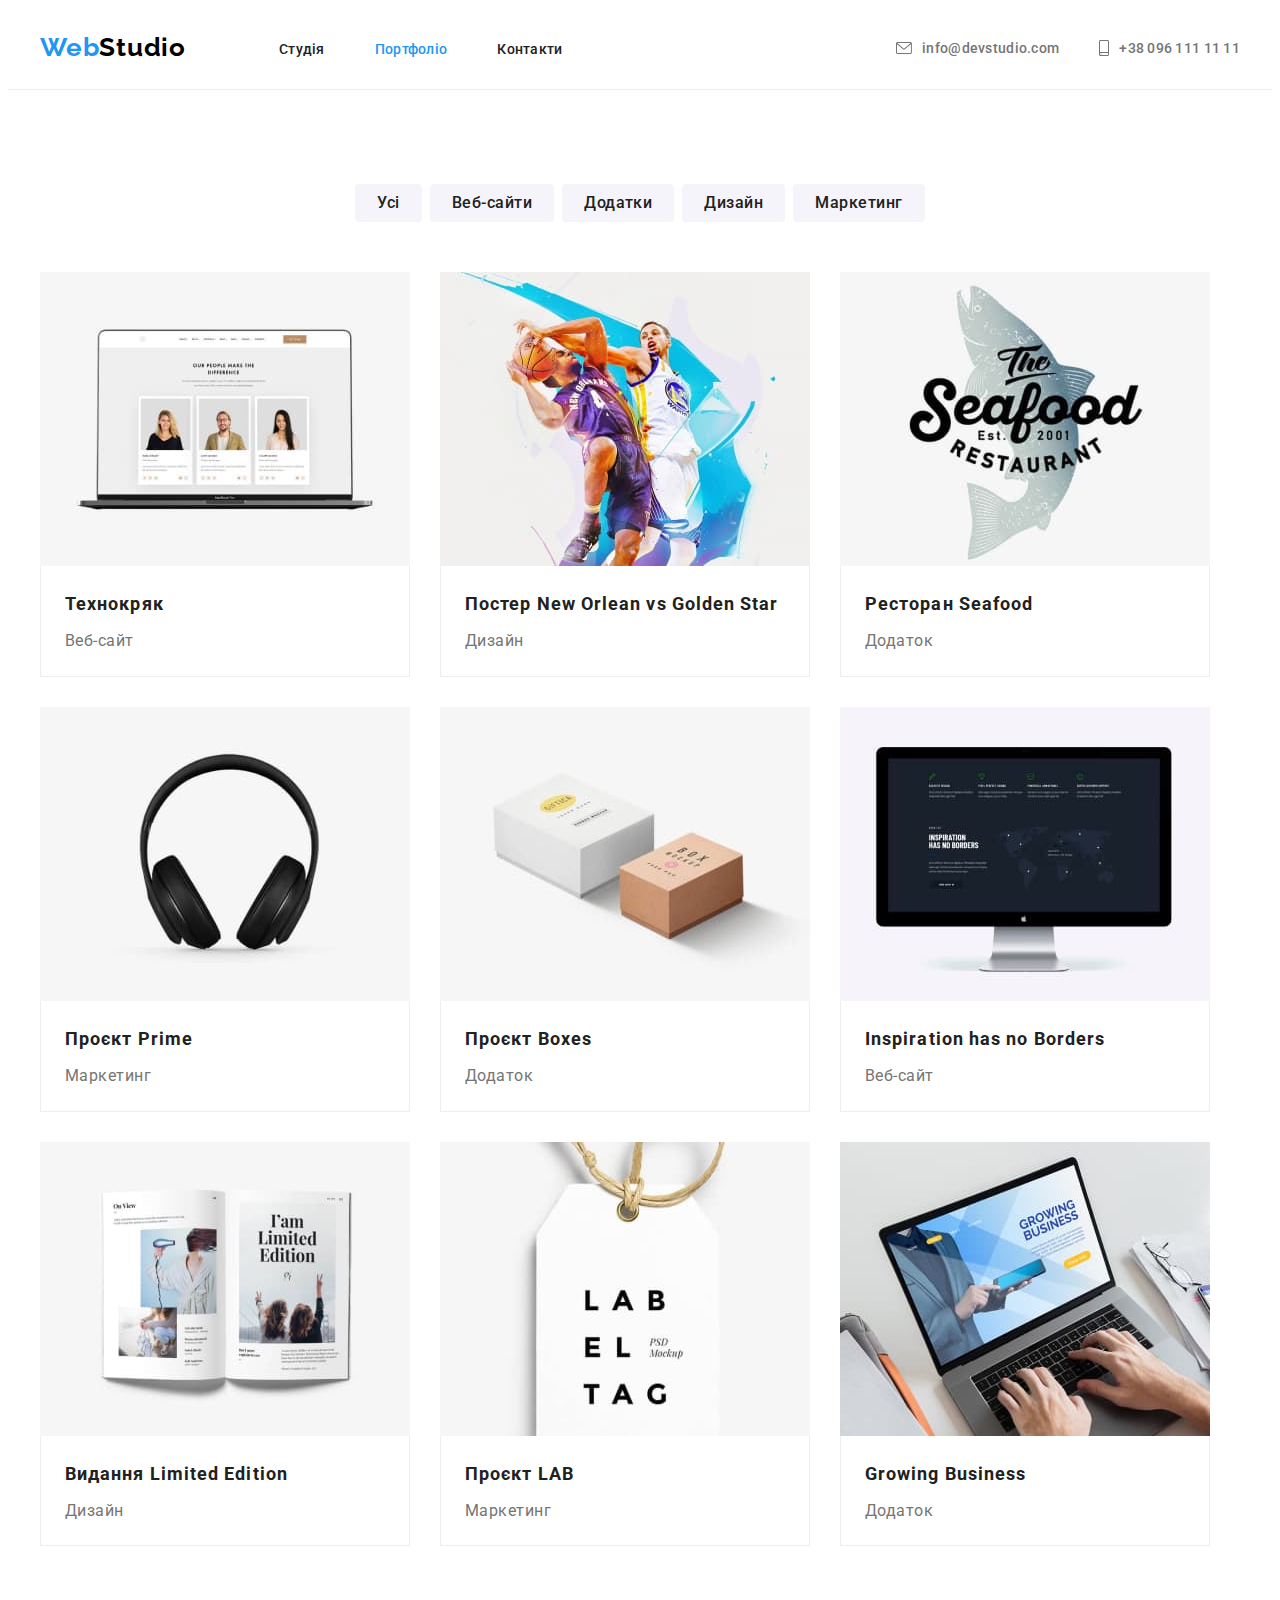
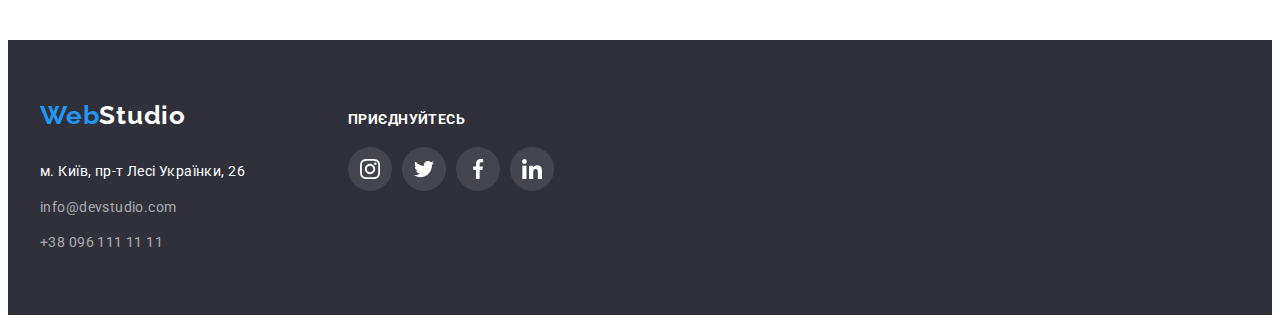
==== portfolio.html @ 1fb4569a "створив репозиторій, додав файли" ====
<!DOCTYPE html>
<html lang="uk-UA">
  <head>
    <meta charset="UTF-8" />
    <meta name="viewport" content="width=device-width, initial-scale=1.0" />
    <title>Портфоліо</title>
    <link
      href="https://fonts.googleapis.com/css2?family=Raleway:wght@700&family=Roboto:wght@400;500;700;900&display=swap"
      rel="stylesheet"
    />
    <link
      rel="stylesheet"
      href="https://cdnjs.cloudflare.com/ajax/libs/modern-normalize/2.0.0/modern-normalize.min.css"
      integrity="sha512-4xo8blKMVCiXpTaLzQSLSw3KFOVPWhm/TRtuPVc4WG6kUgjH6J03IBuG7JZPkcWMxJ5huwaBpOpnwYElP/m6wg=="
      crossorigin="anonymous"
      referrerpolicy="no-referrer"
    />
    <link rel="stylesheet" href="./css/styles.css" />
  </head>

  <body>
    <!-- Шапка -->

    <header class="header">
      <div class="container">
        <a href="./index.html" class="logo"
          >Web<span class="logo-studio-black">Studio</span></a
        >

        <nav class="nav">
          <ul class="list">
            <li class="item">
              <a href="./index.html" class="link">Студія</a>
            </li>
            <li class="item">
              <a href="./portfolio.html" class="link current">Портфоліо</a>
            </li>
            <li class="item"><a href="" class="link">Контакти</a></li>
          </ul>
        </nav>

        <ul class="info-list list">
          <li class="info-item">
            <a class="info-link link" href="mailto:info@devstudio.com">
              <svg class="info-icon" width="16" height="12">
                <use href="./images/icons/sprite.svg#envelope"></use>
              </svg>
              info@devstudio.com</a
            >
          </li>
          <li class="info-item">
            <a class="info-link link" href="tel:380961111111">
              <svg class="info-icon" width="10" height="16">
                <use href="./images/icons/sprite.svg#smartphone"></use>
              </svg>
              +38 096 111 11 11</a
            >
          </li>
        </ul>
      </div>
    </header>

    <main>
      <section class="section portfolio">
        <div class="container">
          <h1 class="visually-hidden">Портфоліо</h1>

          <!-- Фільтр -->

          <h2 class="visually-hidden">Фільтр робіт</h2>

          <ul class="filter list">
            <li class="item">
              <button type="button" class="list-button">Усі</button>
            </li>
            <li class="item">
              <button type="button" class="list-button">Веб-сайти</button>
            </li>
            <li class="item">
              <button type="button" class="list-button">Додатки</button>
            </li>
            <li class="item">
              <button type="button" class="list-button">Дизайн</button>
            </li>
            <li class="item">
              <button type="button" class="list-button">Маркетинг</button>
            </li>
          </ul>

          <!-- Список робіт -->

          <h2 class="visually-hidden">Список робіт</h2>

          <ul class="works list">
            <li class="item">
              <a href="" class="link">
                <img
                  src="./images/portfolio/techno.jpg"
                  alt="Сторінка веб-сайту"
                  width="370"
                  height="294"
                />
                <div class="card">
                  <h3 class="card-title">Технокряк</h3>
                  <p class="card-text">Веб-сайт</p>
                </div>
              </a>
            </li>
            <li class="item">
              <a href="" class="link">
                <img
                  src="./images/portfolio/new-orlean.jpg"
                  alt="Гра в баскебол"
                  width="370"
                  height="294"
                />
                <div class="card">
                  <h3 class="card-title">Постер New Orlean vs Golden Star</h3>
                  <p class="card-text">Дизайн</p>
                </div>
              </a>
            </li>
            <li class="item">
              <a href="" class="link">
                <img
                  src="./images/portfolio/seafood.jpg"
                  alt="Логотип ресторану"
                  width="370"
                  height="294"
                />
                <div class="card">
                  <h3 class="card-title">Ресторан Seafood</h3>
                  <p class="card-text">Додаток</p>
                </div>
              </a>
            </li>
            <li class="item">
              <a href="" class="link">
                <img
                  src="./images/portfolio/prime.jpg"
                  alt="Навушники"
                  width="370"
                  height="294"
                />
                <div class="card">
                  <h3 class="card-title">Проєкт Prime</h3>
                  <p class="card-text">Маркетинг</p>
                </div>
              </a>
            </li>
            <li class="item">
              <a href="" class="link">
                <img
                  src="./images/portfolio/boxes.jpg"
                  alt="Картонні коробки"
                  width="370"
                  height="294"
                />
                <div class="card">
                  <h3 class="card-title">Проєкт Boxes</h3>
                  <p class="card-text">Додаток</p>
                </div>
              </a>
            </li>
            <li class="item">
              <a href="" class="link">
                <img
                  src="./images/portfolio/no-borders.jpg"
                  alt="Комп'ютер"
                  width="370"
                  height="294"
                />
                <div class="card">
                  <h3 class="card-title">Inspiration has no Borders</h3>
                  <p class="card-text">Веб-сайт</p>
                </div>
              </a>
            </li>
            <li class="item">
              <a href="" class="link">
                <img
                  src="./images/portfolio/limited-edition.jpg"
                  alt="Відкрита книга"
                  width="370"
                  height="294"
                />
                <div class="card">
                  <h3 class="card-title">Видання Limited Edition</h3>
                  <p class="card-text">Дизайн</p>
                </div>
              </a>
            </li>
            <li class="item">
              <a href="" class="link">
                <img
                  src="./images/portfolio/lab.jpg"
                  alt="Бірка з логотипом"
                  width="370"
                  height="294"
                />
                <div class="card">
                  <h3 class="card-title">Проєкт LAB</h3>
                  <p class="card-text">Маркетинг</p>
                </div>
              </a>
            </li>
            <li class="item">
              <a href="" class="link">
                <img
                  src="./images/portfolio/growing-bisiness.jpg"
                  alt="Робота за ноутбуком"
                  width="370"
                  height="294"
                />
                <div class="card">
                  <h3 class="card-title">Growing Business</h3>
                  <p class="card-text">Додаток</p>
                </div>
              </a>
            </li>
          </ul>
        </div>
      </section>
    </main>

    <!-- Підвал -->

    <footer class="footer">
      <div class="container">
        <div class="footer-address">
          <a href="./index.html" class="logo"
            >Web<span class="logo-studio-white">Studio</span></a
          >
          <address class="address">
            <p class="text">м. Київ, пр-т Лесі Українки, 26</p>
            <a href="mailto:info@devstudio.com" class="link"
              >info@devstudio.com</a
            >
            <a href="tel:380961111111" class="link">+38 096 111 11 11</a>
          </address>
        </div>

        <div class="footer-socials">
          <p class="title">Приєднуйтесь</p>

          <ul class="socials list">
            <li class="socials-item">
              <a
                class="socials-link link"
                href=""
                target="_blank"
                aria-label="іконка Instagram"
              >
                <svg class="socials-icon" width="20" height="20">
                  <use href="./images/icons/sprite.svg#instagram"></use>
                </svg>
              </a>
            </li>
            <li class="socials-item">
              <a
                class="socials-link link"
                href=""
                target="_blank"
                aria-label="іконка Twitter"
              >
                <svg class="socials-icon" width="20" height="20">
                  <use href="./images/icons/sprite.svg#twitter"></use>
                </svg>
              </a>
            </li>
            <li class="socials-item">
              <a
                class="socials-link link"
                href=""
                target="_blank"
                aria-label="іконка Facebook"
              >
                <svg class="socials-icon" width="20" height="20">
                  <use href="./images/icons/sprite.svg#facebook"></use>
                </svg>
              </a>
            </li>
            <li class="socials-item">
              <a
                class="socials-link link"
                href=""
                target="_blank"
                aria-label="іконка Linkedin"
              >
                <svg class="socials-icon" width="20" height="20">
                  <use href="./images/icons/sprite.svg#linkedin"></use>
                </svg>
              </a>
            </li>
          </ul>
        </div>
      </div>
    </footer>
  </body>
</html>
---- css/styles.css ----
:root {
  --primary-bg-color: #ffffff;
  --secondary-bg-color: #f5f4fa;
  --header-underline-color: #ececec;
  --logo-black-color: #000000;
  --accent-color: #2196f3;
  --primary-text-color: #757575;
  --secondary-text-color: #212121;
  --primary-icon-color: #afb1b8;
  --footer-icon-bg-color: rgba(255, 255, 255, 0.1);
  --hero-bg-color: #c4c4c4;
  --footer-bg-color: #2f303a;
  --address-text-color: rgba(255, 255, 255, 0.6);
}

body {
  font-family: 'Roboto', sans-serif;
  font-size: 16px;

  background-color: var(--primary-bg-color);
  color: var(--primary-text-color);
}

.list {
  margin: 0;
  padding: 0;

  list-style: none;
}

.container {
  width: 1200px;
  margin: 0 auto;
  padding-right: 15px;
  padding-left: 15px;
}

.section {
  padding-top: 94px;
  padding-bottom: 94px;
}

.visually-hidden {
  position: absolute;
  width: 1px;
  height: 1px;
  margin: -1px;
  border: 0;
  padding: 0;

  white-space: nowrap;
  clip-path: inset(100%);
  clip: rect(0 0 0 0);
  overflow: hidden;
}

/* Шапка */

.header {
  border-bottom: 1px solid var(--header-underline-color);
}

.header .container {
  display: flex;
  align-items: center;
}

.logo {
  margin-right: 93px;
  padding-top: 24px;
  padding-bottom: 25px;

  font-family: 'Raleway', sans-serif;
  font-size: 26px;
  font-weight: 700;
  line-height: 1.2;
  letter-spacing: 0.78px;
  text-decoration: none;

  color: var(--accent-color);
}

.logo-studio-black {
  color: var(--logo-black-color);
}

.nav .list {
  display: flex;
}

.nav .item + .item {
  margin-left: 50px;
}

.nav .link {
  padding-top: 32px;
  padding-bottom: 32px;

  font-size: 14px;
  font-weight: 500;
  line-height: 1.2;
  letter-spacing: 0.28px;
  text-decoration: none;

  color: var(--secondary-text-color);
}

.nav .link.current {
  color: var(--accent-color);
}

.nav .link:hover,
.nav .link:focus {
  color: var(--accent-color);
}

.info-list {
  display: flex;
  align-items: center;
  margin-left: auto;
}

.info-item:not(:last-child) {
  margin-right: 40px;
}

.info-link {
  display: flex;
  align-items: center;

  padding-top: 32px;
  padding-bottom: 32px;

  font-size: 14px;
  font-weight: 500;
  line-height: 1.2;
  letter-spacing: 0.28px;
  text-decoration: none;

  color: var(--primary-text-color);
}

.info-link:hover,
.info-link:focus {
  color: var(--accent-color);
}

.info-icon {
  margin-right: 10px;
  fill: currentColor;
}

/* Герой */

.hero {
  padding-top: 200px;
  padding-bottom: 200px;

  text-align: center;
}

.hero.overlay {
  height: 600px;
  max-width: 1600px;
  margin-right: auto;
  margin-left: auto;

  background-color: var(--hero-bg-color);
  background-image: linear-gradient(
      to right,
      rgba(47, 48, 58, 0.4),
      rgba(47, 48, 58, 0.4)
    ),
    url('../images/hero/hero-bg-photo.jpg');
  background-repeat: no-repeat;
  background-position: center;
  background-size: cover;
}

.hero .title {
  width: 696px;
  margin-top: 0;
  margin-right: auto;
  margin-bottom: 30px;
  margin-left: auto;

  font-size: 44px;
  font-weight: 900;
  line-height: 1.36;
  letter-spacing: 2.64px;
  text-align: center;
  text-transform: uppercase;

  color: var(--primary-bg-color);
}

.hero-button {
  padding: 10px 24px;
  border-radius: 4px;
  box-shadow: 0px 4px 4px 0px rgba(0, 0, 0, 0.15);

  font-size: 16px;
  font-weight: 700;
  line-height: 1.87;
  letter-spacing: 0.96px;
  text-align: center;

  color: var(--primary-bg-color);
  background-color: var(--accent-color);
}

.hero-button:hover {
  cursor: pointer;
  color: var(--hero-bg-color);
}

/* Особливості */

.features .list {
  display: flex;
}

.features .item {
  width: 270px;
}

.features .item:not(:last-child) {
  margin-right: 30px;
}

.features .icon-box {
  display: flex;
  align-items: center;
  justify-content: center;

  width: 100%;
  height: 120px;
  margin-bottom: 30px;

  border-radius: 4px;
  background-color: var(--secondary-bg-color);
}

.features .icon {
  margin: 0;
}

.features .title {
  margin-top: 0;
  margin-bottom: 10;

  font-size: 14px;
  font-weight: 700;
  line-height: 1.2;
  letter-spacing: 0.42px;
  text-transform: uppercase;

  color: var(--secondary-text-color);
}

.features .text {
  margin: 0;

  font-size: 14px;
  font-weight: 400;
  line-height: 1.71;
  letter-spacing: 0.42px;

  color: var(--primary-text-color);
}

/* Чим ми займаємося */

img {
  display: block;
}

.examples {
  padding-top: 0;
}

.examples .title,
.team .title,
.clients .title {
  margin-top: 0;
  margin-bottom: 50px;

  font-size: 36px;
  font-weight: 700;
  line-height: 1.2;
  letter-spacing: 1.08px;
  text-align: center;

  color: var(--secondary-text-color);
}

.examples .list {
  display: flex;
}

.examples .item:not(:last-child) {
  margin-right: 30px;
}

/* Наша команда */

.team {
  background-color: var(--secondary-bg-color);
}

.team .list {
  display: flex;
}

.team .item {
  background-color: var(--primary-bg-color);
  border-radius: 0px 0px 4px 4px;
  box-shadow: 0px 2px 1px 0px rgba(0, 0, 0, 0.2),
    0px 1px 1px 0px rgba(0, 0, 0, 0.14), 0px 1px 3px 0px rgba(0, 0, 0, 0.12);
}

.team .item:not(:last-child) {
  margin-right: 30px;
}

.team .card {
  padding-top: 30px;
  padding-bottom: 30px;
}

.team .card-title {
  margin-top: 0;
  margin-bottom: 10px;

  font-size: 16px;
  font-weight: 500;
  line-height: 1.2;
  letter-spacing: 0.48px;
  text-align: center;

  color: var(--secondary-text-color);
}

.team .card-text {
  margin: 0;
  margin-bottom: 16px;

  font-size: 16px;
  font-weight: 400;
  line-height: 1.2;
  letter-spacing: 0.48px;
  text-align: center;

  color: var(--primary-text-color);
}

.team .socials {
  align-items: center;
  justify-content: center;
}

.team .socials-item:not(:last-child) {
  margin-right: 10px;
}

.socials-link {
  display: flex;
  align-items: center;
  justify-content: center;

  width: 44px;
  height: 44px;

  border-radius: 50%;
}

.socials-link:hover,
.socials-link:focus {
  background-color: var(--accent-color);
}

.socials-link:hover .socials-icon,
.socials-link:focus .socials-icon {
  fill: var(--primary-bg-color);
}

.socials-icon {
  margin: 0;

  fill: var(--primary-icon-color);
}

/* Постійні клієнти */

.clients-list {
  display: flex;
}

.clients-item:not(:last-child) {
  margin-right: 30px;
}

.clients-link {
  display: flex;
  align-items: center;
  justify-content: center;

  width: 170px;
  height: 92px;

  border-radius: 4px;
  border: 1px solid var(--primary-icon-color);
  color: var(--primary-icon-color);
}

.clients-link:hover,
.clients-link:focus {
  border-color: var(--accent-color);
}

.clients-icon {
  fill: var(--primary-icon-color);
}

.clients-link:hover .clients-icon,
.clients-link:focus .clients-icon {
  fill: var(--accent-color);
}

/* Портфоліо */

.portfolio .filter {
  display: flex;
  margin-bottom: 50px;
  justify-content: center;
}

.filter .item:not(:last-child) {
  margin-right: 8px;
}

.portfolio .list-button {
  padding: 6px 22px;

  font-size: 16px;
  font-weight: 500;
  line-height: 1.62;
  letter-spacing: 0.48px;
  font-family: inherit;
  text-align: center;
  cursor: pointer;

  color: var(--secondary-text-color);
  background-color: var(--secondary-bg-color);
  border: none;
  border-radius: 4px;
}

.portfolio .list-button:hover,
.portfolio .list-button:focus {
  color: var(--primary-bg-color);
  background-color: var(--accent-color);
  box-shadow: 0px 2px 2px 0px rgba(0, 0, 0, 0.12),
    0px 1px 2px 0px rgba(0, 0, 0, 0.08), 0px 3px 1px 0px rgba(0, 0, 0, 0.1);
}

.portfolio .works {
  display: flex;
  flex-wrap: wrap;
}

.works .item {
  width: 370px;
  margin-right: 30px;
  margin-bottom: 30px;
}

.works .item:nth-child(3n) {
  margin-right: 0;
}

.works .item:nth-last-child(-n + 3) {
  margin-bottom: 0;
}

.portfolio .link {
  display: block;
  text-decoration: none;
}

.works .link:hover,
.works .link:focus {
  box-shadow: 1px 4px 6px 0px rgba(0, 0, 0, 0.16),
    0px 4px 4px 0px rgba(0, 0, 0, 0.06), 0px 1px 1px 0px rgba(0, 0, 0, 0.12);
}

.works .card {
  padding: 20px 24px;
  border: 1px solid #eee;
  border-top: none;
}

.portfolio .card-title {
  margin-top: 0;
  margin-bottom: 4px;

  font-size: 18px;
  font-weight: 700;
  line-height: 2;
  letter-spacing: 1.08px;

  color: var(--secondary-text-color);
}

.portfolio .card-text {
  margin: 0;

  font-weight: 400;
  line-height: 1.87;
  letter-spacing: 0.48px;

  color: var(--primary-text-color);
}

/* Підвал */

.footer {
  background-color: var(--footer-bg-color);
  padding-top: 60px;
  padding-bottom: 60px;
}

.footer .container {
  display: flex;
  align-items: baseline;
}

.footer .logo {
  display: inline-block;
  margin-bottom: 28px;
  padding: 0;
  width: 145px;
}

.logo-studio-white {
  color: var(--primary-bg-color);
}

.footer-address {
  margin-right: 70px;
}

.address {
  display: flex;
  flex-direction: column;
  width: 207px;

  font-style: normal;
  font-size: 14px;
  font-weight: 400;
  line-height: 1.71;
  letter-spacing: 0.42px;

  color: var(--primary-bg-color);
}

.address .text {
  margin-top: 0;
  margin-bottom: 12px;
}

.address .link {
  margin-bottom: 12px;

  font-size: 14px;
  font-weight: 400;
  line-height: 1.71;
  letter-spacing: 0.42px;
  text-decoration: none;

  color: var(--address-text-color);
}

.address .link:last-child {
  margin-bottom: 0;
}

.address .link:hover,
.address .link:focus {
  color: var(--accent-color);
}

.footer .socials {
  display: flex;
}

.footer-socials .title {
  margin-top: 0;
  margin-bottom: 20px;

  color: var(--primary-bg-color);
  font-size: 14px;
  font-weight: 700;
  letter-spacing: 0.42px;
  text-transform: uppercase;
}

.footer .socials-item {
  border-radius: 50%;
  background-color: var(--footer-icon-bg-color);
}

.footer .socials-item:not(:last-child) {
  margin-right: 10px;
}

.footer .socials-icon {
  fill: var(--primary-bg-color);
}
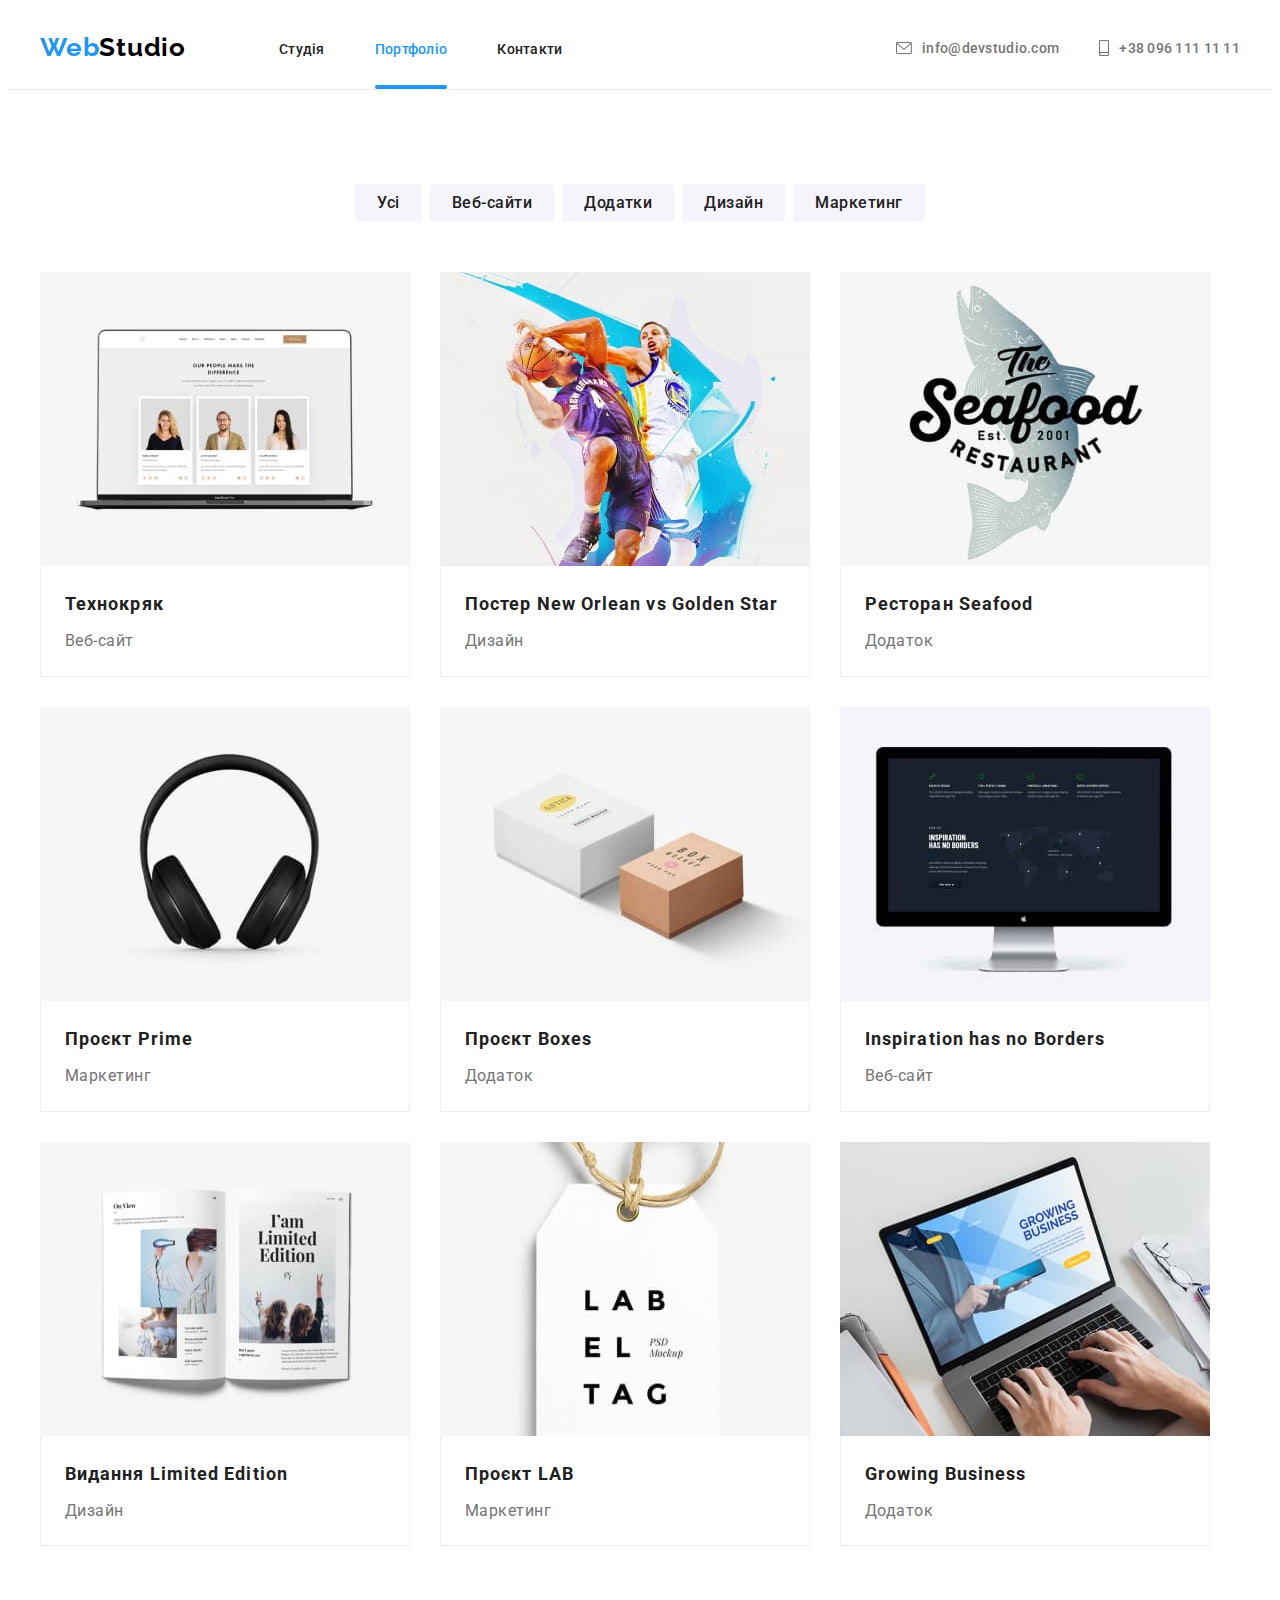
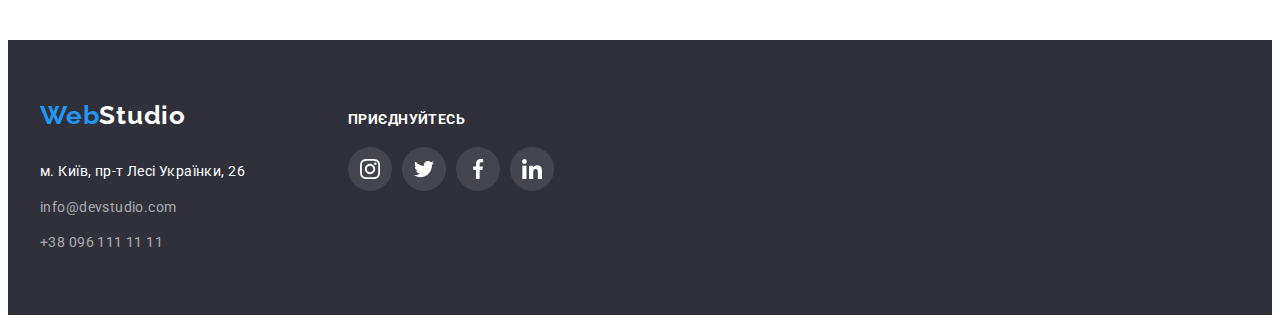
==== commit fca840ea: "додав оверлей на картках у Портфоліо" ====
--- a/portfolio.html
+++ b/portfolio.html
@@ -94,127 +94,230 @@
           <ul class="works list">
             <li class="item">
               <a href="" class="link">
-                <img
-                  src="./images/portfolio/techno.jpg"
-                  alt="Сторінка веб-сайту"
-                  width="370"
-                  height="294"
-                />
-                <div class="card">
-                  <h3 class="card-title">Технокряк</h3>
-                  <p class="card-text">Веб-сайт</p>
-                </div>
-              </a>
-            </li>
-            <li class="item">
-              <a href="" class="link">
-                <img
-                  src="./images/portfolio/new-orlean.jpg"
-                  alt="Гра в баскебол"
-                  width="370"
-                  height="294"
-                />
-                <div class="card">
-                  <h3 class="card-title">Постер New Orlean vs Golden Star</h3>
-                  <p class="card-text">Дизайн</p>
-                </div>
-              </a>
-            </li>
-            <li class="item">
-              <a href="" class="link">
-                <img
-                  src="./images/portfolio/seafood.jpg"
-                  alt="Логотип ресторану"
-                  width="370"
-                  height="294"
-                />
-                <div class="card">
-                  <h3 class="card-title">Ресторан Seafood</h3>
-                  <p class="card-text">Додаток</p>
-                </div>
-              </a>
-            </li>
-            <li class="item">
-              <a href="" class="link">
-                <img
-                  src="./images/portfolio/prime.jpg"
-                  alt="Навушники"
-                  width="370"
-                  height="294"
-                />
-                <div class="card">
-                  <h3 class="card-title">Проєкт Prime</h3>
-                  <p class="card-text">Маркетинг</p>
-                </div>
-              </a>
-            </li>
-            <li class="item">
-              <a href="" class="link">
-                <img
-                  src="./images/portfolio/boxes.jpg"
-                  alt="Картонні коробки"
-                  width="370"
-                  height="294"
-                />
-                <div class="card">
-                  <h3 class="card-title">Проєкт Boxes</h3>
-                  <p class="card-text">Додаток</p>
-                </div>
-              </a>
-            </li>
-            <li class="item">
-              <a href="" class="link">
-                <img
-                  src="./images/portfolio/no-borders.jpg"
-                  alt="Комп'ютер"
-                  width="370"
-                  height="294"
-                />
-                <div class="card">
-                  <h3 class="card-title">Inspiration has no Borders</h3>
-                  <p class="card-text">Веб-сайт</p>
-                </div>
-              </a>
-            </li>
-            <li class="item">
-              <a href="" class="link">
-                <img
-                  src="./images/portfolio/limited-edition.jpg"
-                  alt="Відкрита книга"
-                  width="370"
-                  height="294"
-                />
-                <div class="card">
-                  <h3 class="card-title">Видання Limited Edition</h3>
-                  <p class="card-text">Дизайн</p>
-                </div>
-              </a>
-            </li>
-            <li class="item">
-              <a href="" class="link">
-                <img
-                  src="./images/portfolio/lab.jpg"
-                  alt="Бірка з логотипом"
-                  width="370"
-                  height="294"
-                />
-                <div class="card">
-                  <h3 class="card-title">Проєкт LAB</h3>
-                  <p class="card-text">Маркетинг</p>
-                </div>
-              </a>
-            </li>
-            <li class="item">
-              <a href="" class="link">
-                <img
-                  src="./images/portfolio/growing-bisiness.jpg"
-                  alt="Робота за ноутбуком"
-                  width="370"
-                  height="294"
-                />
-                <div class="card">
-                  <h3 class="card-title">Growing Business</h3>
-                  <p class="card-text">Додаток</p>
+                <div class="overlay-box">
+                  <img
+                    src="./images/portfolio/techno.jpg"
+                    alt="Сторінка веб-сайту"
+                    width="370"
+                    height="294"
+                  />
+
+                  <div class="overlay-card">
+                    <p class="overlay-card-text">
+                      Ресурс пропонує комплексні пропозиції з різним рівнем
+                      функціоналу та сервісів. Все це дозволить відвідувачу
+                      отримати вичерпні відомості про компанію чи приватну
+                      особу.
+                    </p>
+                  </div>
+                </div>
+
+                <div class="works-info">
+                  <h3 class="works-info-title">Технокряк</h3>
+                  <p class="works-info-text">Веб-сайт</p>
+                </div>
+              </a>
+            </li>
+
+            <li class="item">
+              <a href="" class="link">
+                <div class="overlay-box">
+                  <img
+                    src="./images/portfolio/new-orlean.jpg"
+                    alt="Сторінка веб-сайту"
+                    width="370"
+                    height="294"
+                  />
+
+                  <div class="overlay-card">
+                    <p class="overlay-card-text">
+                      Ресурс пропонує комплексні пропозиції з різним рівнем
+                      функціоналу та сервісів. Все це дозволить відвідувачу
+                      отримати вичерпні відомості про компанію чи приватну
+                      особу.
+                    </p>
+                  </div>
+                </div>
+                <div class="works-info">
+                  <h3 class="works-info-title">
+                    Постер New Orlean vs Golden Star
+                  </h3>
+                  <p class="works-info-text">Дизайн</p>
+                </div>
+              </a>
+            </li>
+            <li class="item">
+              <a href="" class="link">
+                <div class="overlay-box">
+                  <img
+                    src="./images/portfolio/seafood.jpg"
+                    alt="Сторінка веб-сайту"
+                    width="370"
+                    height="294"
+                  />
+
+                  <div class="overlay-card">
+                    <p class="overlay-card-text">
+                      Ресурс пропонує комплексні пропозиції з різним рівнем
+                      функціоналу та сервісів. Все це дозволить відвідувачу
+                      отримати вичерпні відомості про компанію чи приватну
+                      особу.
+                    </p>
+                  </div>
+                </div>
+                <div class="works-info">
+                  <h3 class="works-info-title">Ресторан Seafood</h3>
+                  <p class="works-info-text">Додаток</p>
+                </div>
+              </a>
+            </li>
+            <li class="item">
+              <a href="" class="link">
+                <div class="overlay-box">
+                  <img
+                    src="./images/portfolio/prime.jpg"
+                    alt="Сторінка веб-сайту"
+                    width="370"
+                    height="294"
+                  />
+
+                  <div class="overlay-card">
+                    <p class="overlay-card-text">
+                      Ресурс пропонує комплексні пропозиції з різним рівнем
+                      функціоналу та сервісів. Все це дозволить відвідувачу
+                      отримати вичерпні відомості про компанію чи приватну
+                      особу.
+                    </p>
+                  </div>
+                </div>
+                <div class="works-info">
+                  <h3 class="works-info-title">Проєкт Prime</h3>
+                  <p class="works-info-text">Маркетинг</p>
+                </div>
+              </a>
+            </li>
+            <li class="item">
+              <a href="" class="link">
+                <div class="overlay-box">
+                  <img
+                    src="./images/portfolio/boxes.jpg"
+                    alt="Сторінка веб-сайту"
+                    width="370"
+                    height="294"
+                  />
+
+                  <div class="overlay-card">
+                    <p class="overlay-card-text">
+                      Ресурс пропонує комплексні пропозиції з різним рівнем
+                      функціоналу та сервісів. Все це дозволить відвідувачу
+                      отримати вичерпні відомості про компанію чи приватну
+                      особу.
+                    </p>
+                  </div>
+                </div>
+                <div class="works-info">
+                  <h3 class="works-info-title">Проєкт Boxes</h3>
+                  <p class="works-info-text">Додаток</p>
+                </div>
+              </a>
+            </li>
+            <li class="item">
+              <a href="" class="link">
+                <div class="overlay-box">
+                  <img
+                    src="./images/portfolio/no-borders.jpg"
+                    alt="Сторінка веб-сайту"
+                    width="370"
+                    height="294"
+                  />
+
+                  <div class="overlay-card">
+                    <p class="overlay-card-text">
+                      Ресурс пропонує комплексні пропозиції з різним рівнем
+                      функціоналу та сервісів. Все це дозволить відвідувачу
+                      отримати вичерпні відомості про компанію чи приватну
+                      особу.
+                    </p>
+                  </div>
+                </div>
+                <div class="works-info">
+                  <h3 class="works-info-title">Inspiration has no Borders</h3>
+                  <p class="works-info-text">Веб-сайт</p>
+                </div>
+              </a>
+            </li>
+            <li class="item">
+              <a href="" class="link">
+                <div class="overlay-box">
+                  <img
+                    src="./images/portfolio/limited-edition.jpg"
+                    alt="Сторінка веб-сайту"
+                    width="370"
+                    height="294"
+                  />
+
+                  <div class="overlay-card">
+                    <p class="overlay-card-text">
+                      Ресурс пропонує комплексні пропозиції з різним рівнем
+                      функціоналу та сервісів. Все це дозволить відвідувачу
+                      отримати вичерпні відомості про компанію чи приватну
+                      особу.
+                    </p>
+                  </div>
+                </div>
+                <div class="works-info">
+                  <h3 class="works-info-title">Видання Limited Edition</h3>
+                  <p class="works-info-text">Дизайн</p>
+                </div>
+              </a>
+            </li>
+            <li class="item">
+              <a href="" class="link">
+                <div class="overlay-box">
+                  <img
+                    src="./images/portfolio/lab.jpg"
+                    alt="Сторінка веб-сайту"
+                    width="370"
+                    height="294"
+                  />
+
+                  <div class="overlay-card">
+                    <p class="overlay-card-text">
+                      Ресурс пропонує комплексні пропозиції з різним рівнем
+                      функціоналу та сервісів. Все це дозволить відвідувачу
+                      отримати вичерпні відомості про компанію чи приватну
+                      особу.
+                    </p>
+                  </div>
+                </div>
+                <div class="works-info">
+                  <h3 class="works-info-title">Проєкт LAB</h3>
+                  <p class="works-info-text">Маркетинг</p>
+                </div>
+              </a>
+            </li>
+            <li class="item">
+              <a href="" class="link">
+                <div class="overlay-box">
+                  <img
+                    src="./images/portfolio/growing-bisiness.jpg"
+                    alt="Сторінка веб-сайту"
+                    width="370"
+                    height="294"
+                  />
+
+                  <div class="overlay-card">
+                    <p class="overlay-card-text">
+                      Ресурс пропонує комплексні пропозиції з різним рівнем
+                      функціоналу та сервісів. Все це дозволить відвідувачу
+                      отримати вичерпні відомості про компанію чи приватну
+                      особу.
+                    </p>
+                  </div>
+                </div>
+                <div class="works-info">
+                  <h3 class="works-info-title">Growing Business</h3>
+                  <p class="works-info-text">Додаток</p>
                 </div>
               </a>
             </li>
--- a/css/styles.css
+++ b/css/styles.css
@@ -11,6 +11,8 @@
   --hero-bg-color: #c4c4c4;
   --footer-bg-color: #2f303a;
   --address-text-color: rgba(255, 255, 255, 0.6);
+
+  --hover-focus-time: cubic-bezier(0.4, 0, 0.2, 1);
 }
 
 body {
@@ -19,6 +21,10 @@
 
   background-color: var(--primary-bg-color);
   color: var(--primary-text-color);
+}
+
+img {
+  display: block;
 }
 
 .list {
@@ -103,15 +109,33 @@
   text-decoration: none;
 
   color: var(--secondary-text-color);
-}
-
-.nav .link.current {
-  color: var(--accent-color);
+
+  transition: color 250ms var(--hover-focus-time);
 }
 
 .nav .link:hover,
 .nav .link:focus {
   color: var(--accent-color);
+}
+
+.nav .link.current {
+  position: relative;
+
+  color: var(--accent-color);
+}
+
+.nav .item > .current::after {
+  content: '';
+  display: block;
+  position: absolute;
+  right: 0;
+  bottom: 0;
+
+  width: 100%;
+  height: 4px;
+
+  border-radius: 2px;
+  background-color: var(--accent-color);
 }
 
 .info-list {
@@ -138,6 +162,8 @@
   text-decoration: none;
 
   color: var(--primary-text-color);
+
+  transition: color 250ms var(--hover-focus-time);
 }
 
 .info-link:hover,
@@ -196,6 +222,7 @@
 
 .hero-button {
   padding: 10px 24px;
+  border: none;
   border-radius: 4px;
   box-shadow: 0px 4px 4px 0px rgba(0, 0, 0, 0.15);
 
@@ -207,6 +234,8 @@
 
   color: var(--primary-bg-color);
   background-color: var(--accent-color);
+
+  transition: color 250ms var(--hover-focus-time);
 }
 
 .hero-button:hover {
@@ -271,10 +300,6 @@
 
 /* Чим ми займаємося */
 
-img {
-  display: block;
-}
-
 .examples {
   padding-top: 0;
 }
@@ -294,6 +319,32 @@
   color: var(--secondary-text-color);
 }
 
+.examples-img-box {
+  position: relative;
+}
+
+.examples-img-text {
+  position: absolute;
+  right: 0;
+  bottom: 0;
+
+  display: flex;
+  width: 100%;
+  height: 70px;
+  margin: 0;
+  align-items: center;
+  justify-content: center;
+
+  font-size: 14px;
+  font-weight: 700;
+  letter-spacing: 0.42px;
+  text-transform: uppercase;
+
+  color: var(--primary-bg-color);
+  background-color: var(--footer-bg-color);
+  opacity: 80%;
+}
+
 .examples .list {
   display: flex;
 }
@@ -367,11 +418,12 @@
   display: flex;
   align-items: center;
   justify-content: center;
+  border-radius: 50%;
 
   width: 44px;
   height: 44px;
 
-  border-radius: 50%;
+  transition: background-color 250ms var(--hover-focus-time);
 }
 
 .socials-link:hover,
@@ -379,17 +431,19 @@
   background-color: var(--accent-color);
 }
 
+.socials-icon {
+  margin: 0;
+
+  fill: var(--primary-icon-color);
+
+  transition: fill 250ms var(--hover-focus-time);
+}
+
 .socials-link:hover .socials-icon,
 .socials-link:focus .socials-icon {
   fill: var(--primary-bg-color);
 }
 
-.socials-icon {
-  margin: 0;
-
-  fill: var(--primary-icon-color);
-}
-
 /* Постійні клієнти */
 
 .clients-list {
@@ -410,7 +464,8 @@
 
   border-radius: 4px;
   border: 1px solid var(--primary-icon-color);
-  color: var(--primary-icon-color);
+
+  transition: border-color 250ms var(--hover-focus-time);
 }
 
 .clients-link:hover,
@@ -420,6 +475,8 @@
 
 .clients-icon {
   fill: var(--primary-icon-color);
+
+  transition: fill 250ms var(--hover-focus-time);
 }
 
 .clients-link:hover .clients-icon,
@@ -454,6 +511,10 @@
   background-color: var(--secondary-bg-color);
   border: none;
   border-radius: 4px;
+
+  transition: color 250ms var(--hover-focus-time),
+    background-color 250ms var(--hover-focus-time),
+    box-shadow 250ms var(--hover-focus-time);
 }
 
 .portfolio .list-button:hover,
@@ -483,9 +544,11 @@
   margin-bottom: 0;
 }
 
-.portfolio .link {
+.works .link {
   display: block;
+
   text-decoration: none;
+  transition: box-shadow 250ms var(--hover-focus-time);
 }
 
 .works .link:hover,
@@ -494,13 +557,52 @@
     0px 4px 4px 0px rgba(0, 0, 0, 0.06), 0px 1px 1px 0px rgba(0, 0, 0, 0.12);
 }
 
-.works .card {
+.works .overlay-box {
+  position: relative;
+  overflow: hidden;
+}
+
+.works .overlay-card {
+  position: absolute;
+  right: 0;
+  bottom: 0;
+
+  width: 100%;
+  height: 100%;
+
+  background-color: var(--accent-color);
+  opacity: 0;
+
+  transform: translateY(100%);
+  transition: transform 250ms var(--hover-focus-time),
+    opacity 250ms var(--hover-focus-time);
+}
+
+.works .link:hover .overlay-card {
+  transform: translateY(0);
+  opacity: 90%;
+}
+
+.overlay-card-text {
+  margin: 0;
+  padding: 63px 24px;
+
+  font-size: 18px;
+  font-weight: 400;
+  line-height: 1.55;
+  letter-spacing: 0.54px;
+
+  color: var(--primary-bg-color);
+}
+
+.works-info {
   padding: 20px 24px;
+
   border: 1px solid #eee;
   border-top: none;
 }
 
-.portfolio .card-title {
+.works-info-title {
   margin-top: 0;
   margin-bottom: 4px;
 
@@ -512,7 +614,7 @@
   color: var(--secondary-text-color);
 }
 
-.portfolio .card-text {
+.works-info-text {
   margin: 0;
 
   font-weight: 400;
@@ -579,15 +681,17 @@
   text-decoration: none;
 
   color: var(--address-text-color);
-}
-
-.address .link:last-child {
-  margin-bottom: 0;
+
+  transition: color 250ms var(--hover-focus-time);
 }
 
 .address .link:hover,
 .address .link:focus {
   color: var(--accent-color);
+}
+
+.address .link:last-child {
+  margin-bottom: 0;
 }
 
 .footer .socials {
